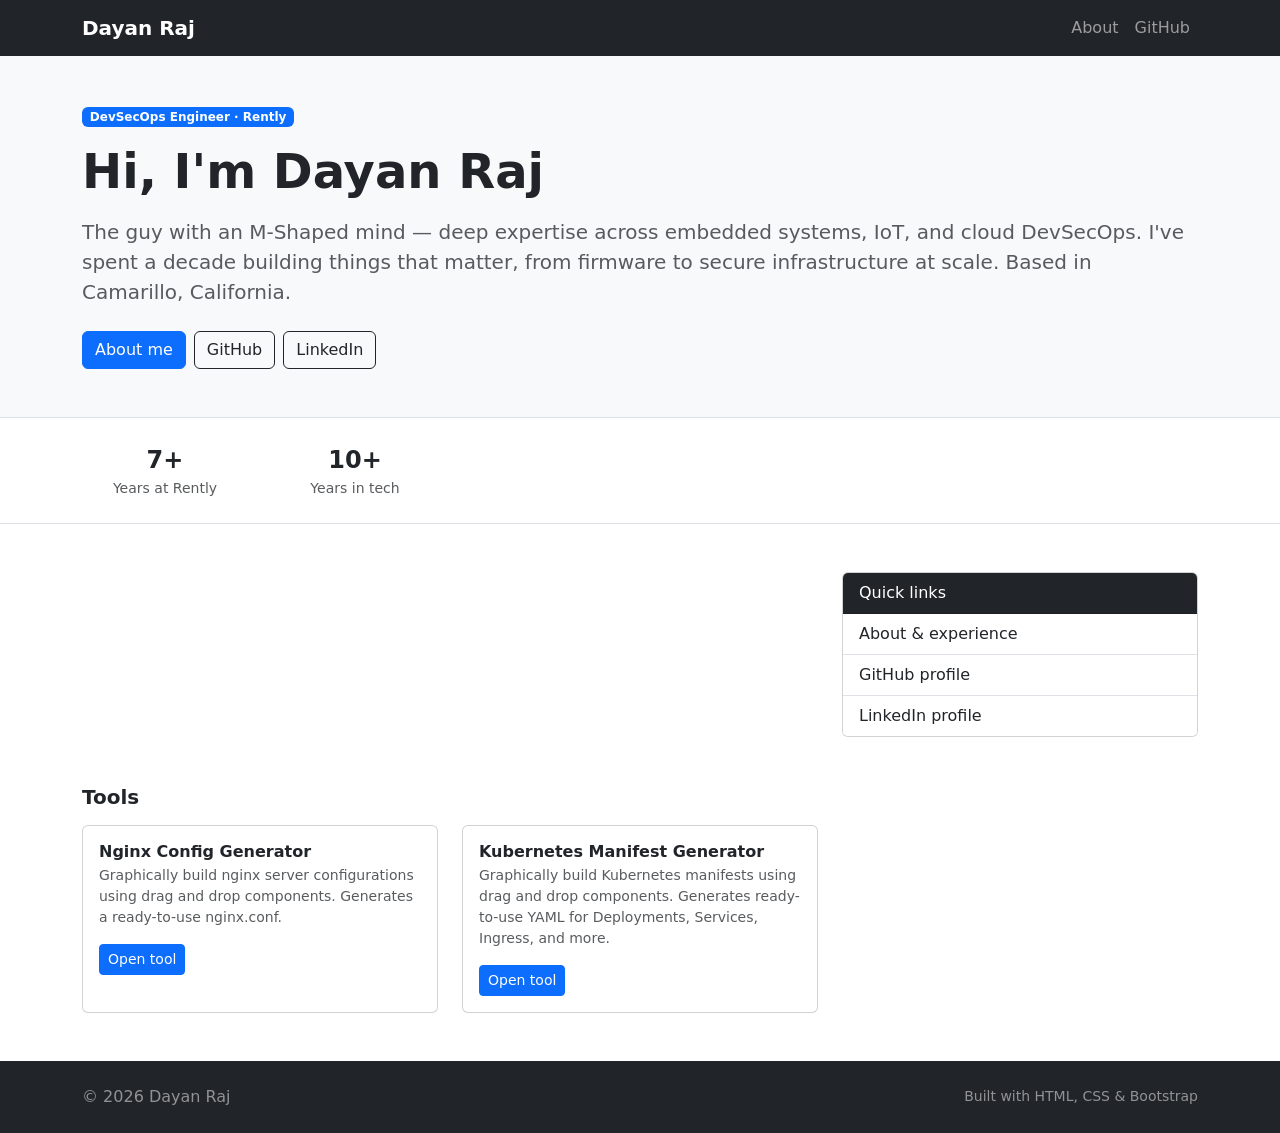
==== index.html @ 2a864b45 "Add Kubernetes manifest generator tool with all resource types Adds /tools/k8s-manifest/ — a drag-an" ====
<!DOCTYPE html>
<html lang="en">
<head>
  <meta charset="UTF-8">
  <meta name="viewport" content="width=device-width, initial-scale=1.0">
  <title>Dayan Raj — DevSecOps Engineer</title>
  <meta name="description" content="Dayan Raj is a DevSecOps Engineer at Rently with roots in embedded systems and IoT. The guy with an M-Shaped mind.">
  <link rel="canonical" href="https://dayanraj.com/">

  <meta property="og:title" content="Dayan Raj">
  <meta property="og:description" content="DevSecOps Engineer · The guy with an M-Shaped mind.">
  <meta property="og:url" content="https://dayanraj.com/">
  <meta property="og:type" content="website">
  <meta property="og:image" content="https://dayanraj.com/assets/img/og-default.png">
  <meta name="twitter:card" content="summary_large_image">

  <link rel="icon" href="/assets/img/favicon.svg" type="image/svg+xml">

  <link rel="stylesheet" href="https://cdn.jsdelivr.net/npm/bootstrap@5.3.3/dist/css/bootstrap.min.css">
  <link rel="stylesheet" href="/assets/css/main.css">

  <script type="application/ld+json">
  {
    "@context": "https://schema.org",
    "@type": "Person",
    "name": "Dayan Raj",
    "jobTitle": "DevSecOps Engineer",
    "url": "https://dayanraj.com",
    "sameAs": [
      "https://github.com/koavan",
      "https://www.linkedin.com/in/dayan-raj/"
    ]
  }
  </script>
</head>
<body>

  <!-- Navbar -->
  <nav class="navbar navbar-expand-lg bg-dark navbar-dark">
    <div class="container">
      <a class="navbar-brand fw-semibold" href="/">Dayan Raj</a>
      <button class="navbar-toggler" type="button" data-bs-toggle="collapse" data-bs-target="#mainNav">
        <span class="navbar-toggler-icon"></span>
      </button>
      <div class="collapse navbar-collapse" id="mainNav">
        <ul class="navbar-nav ms-auto">
          <li class="nav-item"><a class="nav-link" href="/about.html">About</a></li>
          <li class="nav-item">
            <a class="nav-link" href="https://github.com/koavan" target="_blank" rel="noopener">GitHub</a>
          </li>
        </ul>
      </div>
    </div>
  </nav>

  <!-- Hero -->
  <div class="bg-light border-bottom py-5">
    <div class="container">
      <div class="row align-items-center g-4">
        <div class="col-12">
          <span class="badge bg-primary mb-3">DevSecOps Engineer · Rently</span>
          <h1 class="display-5 fw-bold mb-3">Hi, I'm Dayan Raj</h1>
          <p class="lead text-muted mb-4">
            The guy with an M-Shaped mind — deep expertise across embedded systems, IoT, and cloud DevSecOps.
            I've spent a decade building things that matter, from firmware to secure infrastructure at scale.
            Based in Camarillo, California.
          </p>
          <div class="d-flex flex-wrap gap-2">
            <a href="/about.html" class="btn btn-primary">About me</a>
            <a href="https://github.com/koavan" class="btn btn-outline-dark" target="_blank" rel="noopener">GitHub</a>
            <a href="https://www.linkedin.com/in/dayan-raj/" class="btn btn-outline-dark" target="_blank" rel="noopener">LinkedIn</a>
          </div>
        </div>
      </div>
    </div>
  </div>

  <!-- Stats row -->
  <div class="border-bottom">
    <div class="container">
      <div class="row text-center py-3">
        <div class="col-4 col-md-2 py-2">
          <div class="fw-bold fs-4">7+</div>
          <div class="text-muted small">Years at Rently</div>
        </div>
        <div class="col-4 col-md-2 py-2">
          <div class="fw-bold fs-4">10+</div>
          <div class="text-muted small">Years in tech</div>
        </div>
      </div>
    </div>
  </div>

  <!-- Quick links -->
  <div class="container py-5">
    <div class="row justify-content-end">
      <div class="col-lg-4">
        <div class="card">
          <div class="card-header bg-dark text-white">Quick links</div>
          <div class="list-group list-group-flush">
            <a href="/about.html" class="list-group-item list-group-item-action">About &amp; experience</a>
            <a href="https://github.com/koavan" class="list-group-item list-group-item-action" target="_blank" rel="noopener">GitHub profile</a>
            <a href="https://www.linkedin.com/in/dayan-raj/" class="list-group-item list-group-item-action" target="_blank" rel="noopener">LinkedIn profile</a>
          </div>
        </div>
      </div>
    </div>
  </div>

  <!-- Tools section -->
  <div class="container pb-5">
    <div class="row">
      <div class="col-12">
        <h5 class="fw-semibold mb-3">Tools</h5>
      </div>
      <div class="col-md-4">
        <div class="card h-100">
          <div class="card-body">
            <h6 class="card-title fw-semibold mb-1">Nginx Config Generator</h6>
            <p class="card-text text-muted small mb-3">Graphically build nginx server configurations using drag and drop components. Generates a ready-to-use nginx.conf.</p>
            <a href="/tools/nginx-config/" class="btn btn-sm btn-primary">Open tool</a>
          </div>
        </div>
      </div>
      <div class="col-md-4">
        <div class="card h-100">
          <div class="card-body">
            <h6 class="card-title fw-semibold mb-1">Kubernetes Manifest Generator</h6>
            <p class="card-text text-muted small mb-3">Graphically build Kubernetes manifests using drag and drop components. Generates ready-to-use YAML for Deployments, Services, Ingress, and more.</p>
            <a href="/tools/k8s-manifest/" class="btn btn-sm btn-primary">Open tool</a>
          </div>
        </div>
      </div>
    </div>
  </div>

  <!-- Footer -->
  <footer class="bg-dark text-white-50 py-4 mt-auto">
    <div class="container d-flex flex-wrap justify-content-between align-items-center">
      <p class="mb-0">&copy; <span id="year"></span> Dayan Raj</p>
      <p class="mb-0 small">Built with HTML, CSS &amp; Bootstrap</p>
    </div>
  </footer>

  <script src="https://cdn.jsdelivr.net/npm/bootstrap@5.3.3/dist/js/bootstrap.bundle.min.js"></script>
<script>document.getElementById('year').textContent = new Date().getFullYear();</script>
</body>
</html>
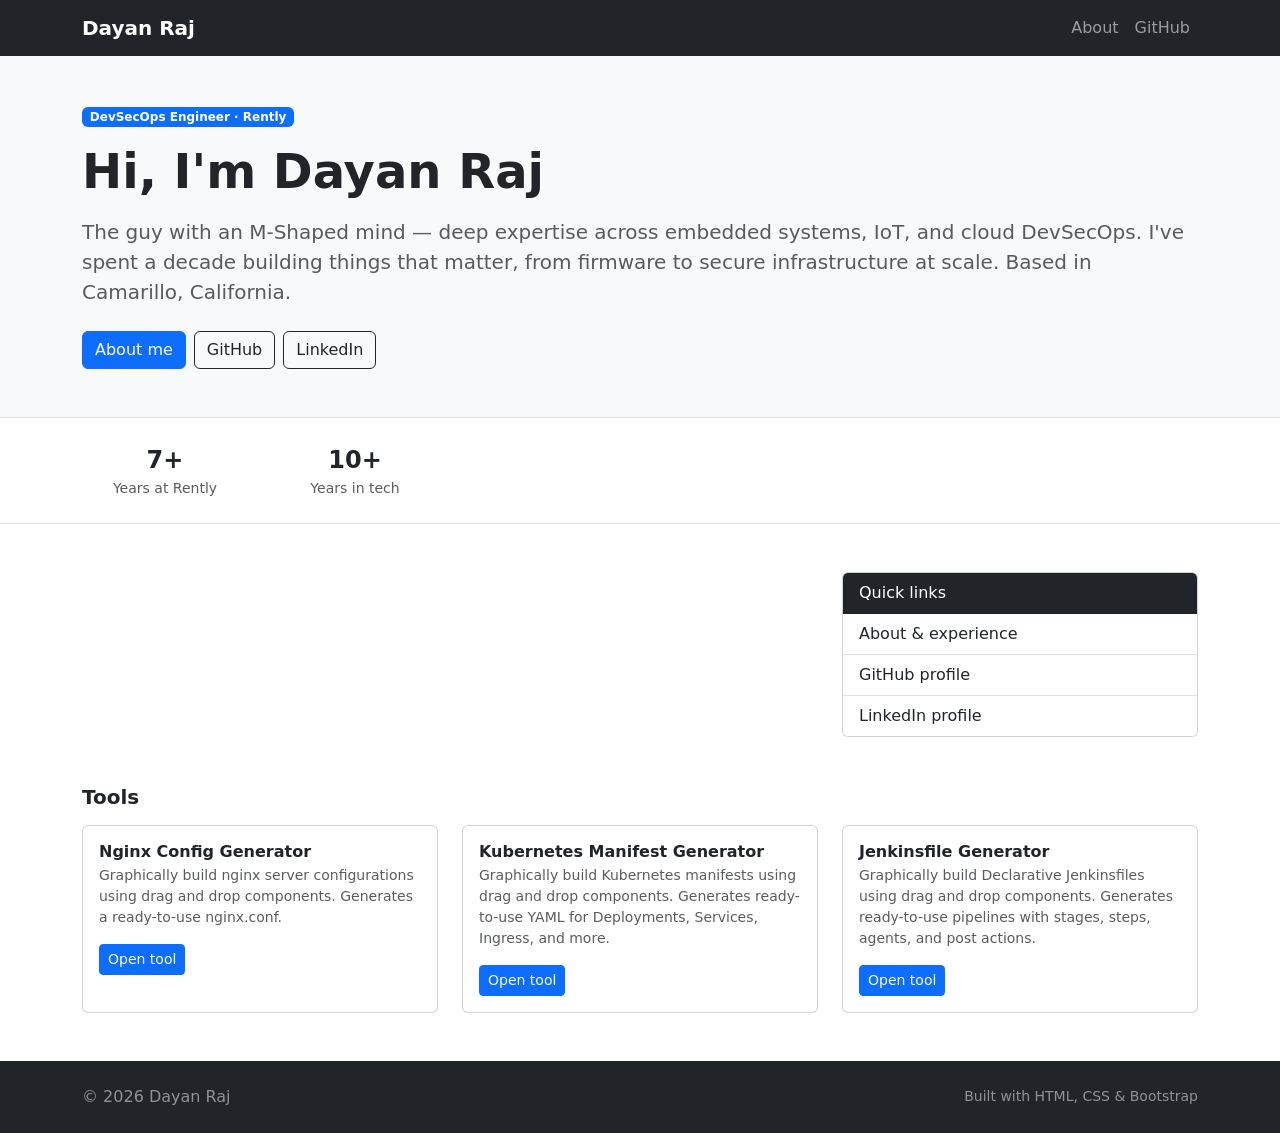
==== commit e09cad9b: "Add Jenkinsfile generator tool with drag-and-drop components Adds a new tool at /tools/jenkinsfile/ " ====
--- a/index.html
+++ b/index.html
@@ -131,6 +131,15 @@
           </div>
         </div>
       </div>
+      <div class="col-md-4">
+        <div class="card h-100">
+          <div class="card-body">
+            <h6 class="card-title fw-semibold mb-1">Jenkinsfile Generator</h6>
+            <p class="card-text text-muted small mb-3">Graphically build Declarative Jenkinsfiles using drag and drop components. Generates ready-to-use pipelines with stages, steps, agents, and post actions.</p>
+            <a href="/tools/jenkinsfile/" class="btn btn-sm btn-primary">Open tool</a>
+          </div>
+        </div>
+      </div>
     </div>
   </div>
 
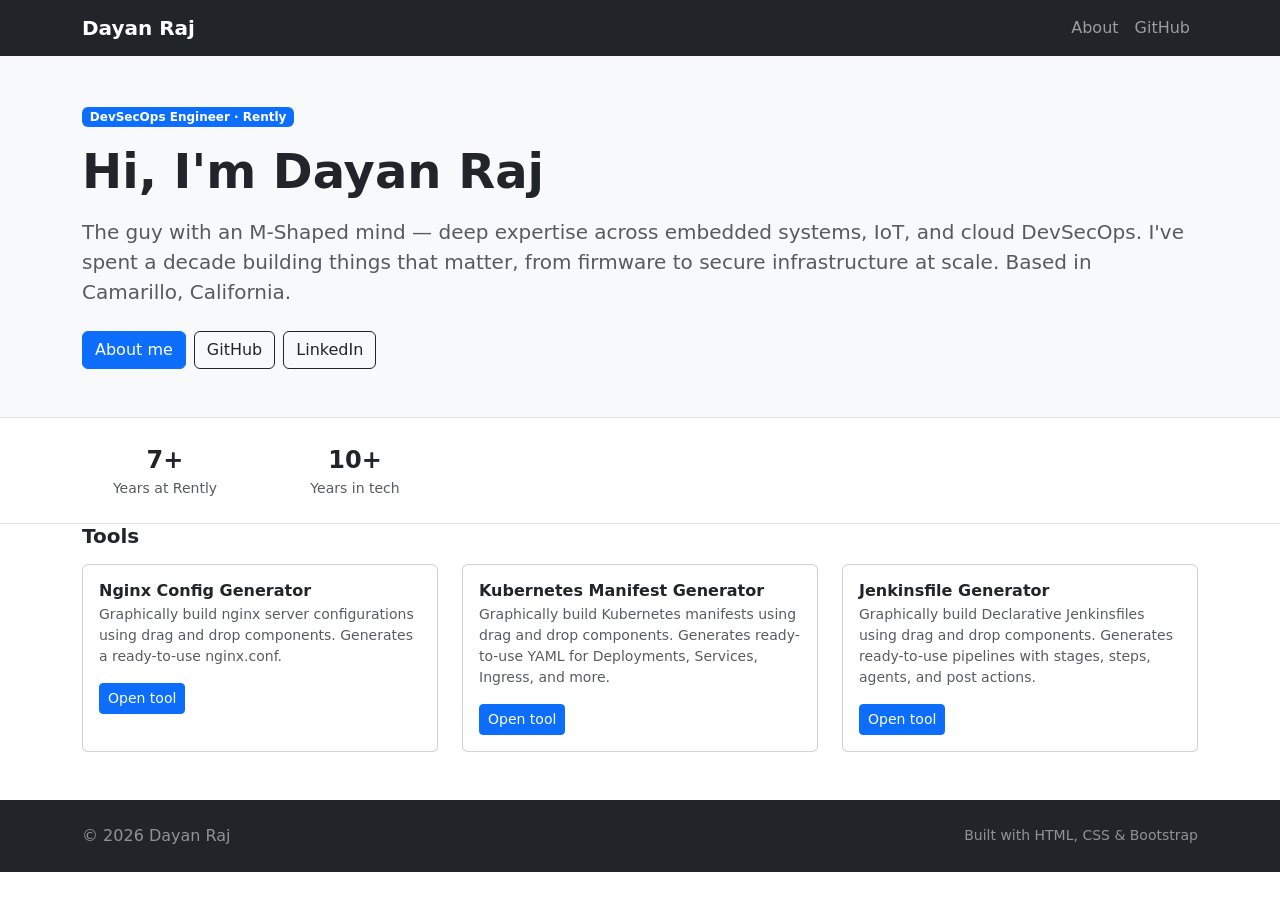
==== commit 5a5255f5: "Remove Quick links section from homepage Co-Authored-By: Claude Sonnet 4.6 <noreply@anthropic.com>" ====
--- a/index.html
+++ b/index.html
@@ -91,22 +91,6 @@
     </div>
   </div>
 
-  <!-- Quick links -->
-  <div class="container py-5">
-    <div class="row justify-content-end">
-      <div class="col-lg-4">
-        <div class="card">
-          <div class="card-header bg-dark text-white">Quick links</div>
-          <div class="list-group list-group-flush">
-            <a href="/about.html" class="list-group-item list-group-item-action">About &amp; experience</a>
-            <a href="https://github.com/koavan" class="list-group-item list-group-item-action" target="_blank" rel="noopener">GitHub profile</a>
-            <a href="https://www.linkedin.com/in/dayan-raj/" class="list-group-item list-group-item-action" target="_blank" rel="noopener">LinkedIn profile</a>
-          </div>
-        </div>
-      </div>
-    </div>
-  </div>
-
   <!-- Tools section -->
   <div class="container pb-5">
     <div class="row">
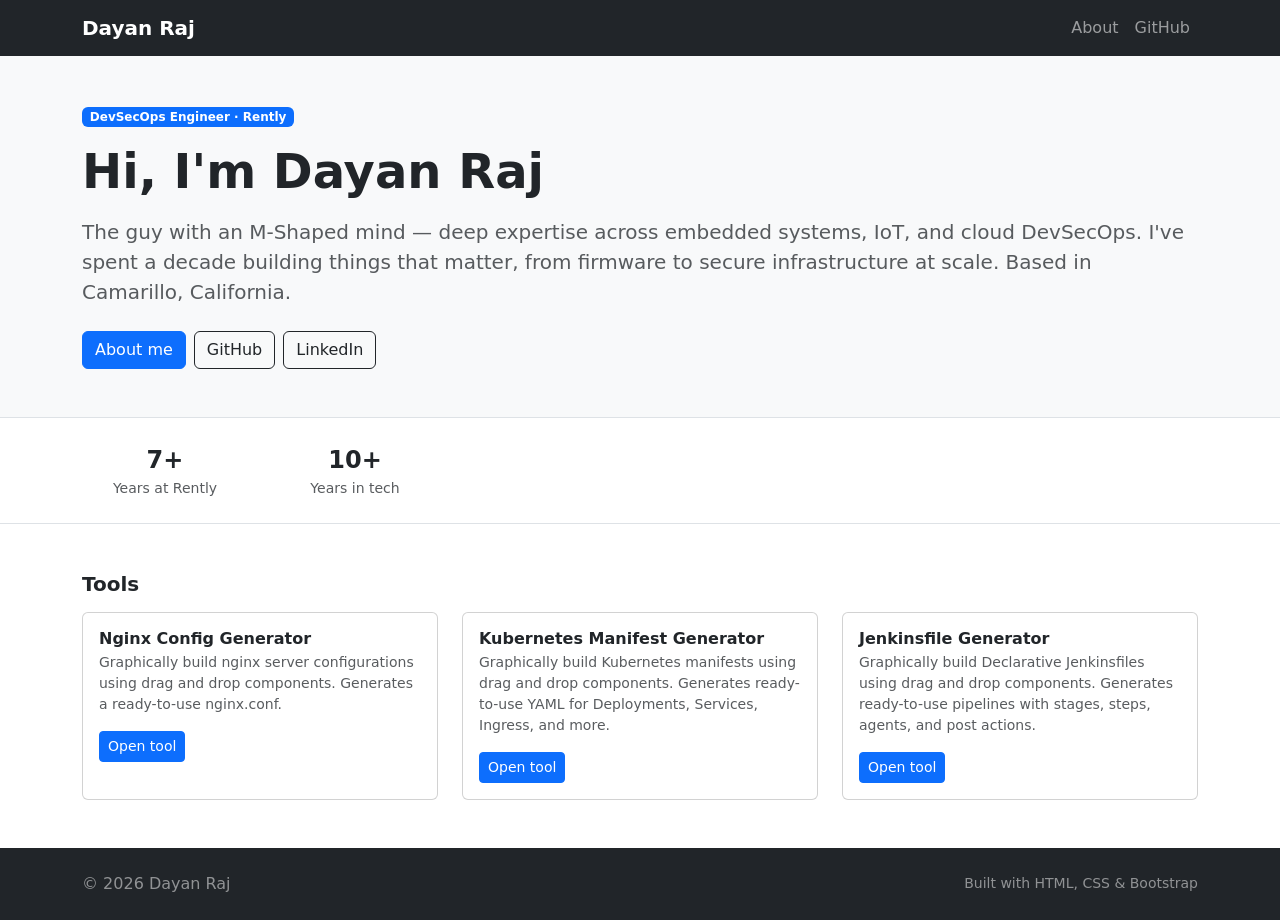
==== commit c71f001b: "Add top padding to Tools section on homepage Co-Authored-By: Claude Sonnet 4.6 <noreply@anthropic.co" ====
--- a/index.html
+++ b/index.html
@@ -92,7 +92,7 @@
   </div>
 
   <!-- Tools section -->
-  <div class="container pb-5">
+  <div class="container py-5">
     <div class="row">
       <div class="col-12">
         <h5 class="fw-semibold mb-3">Tools</h5>
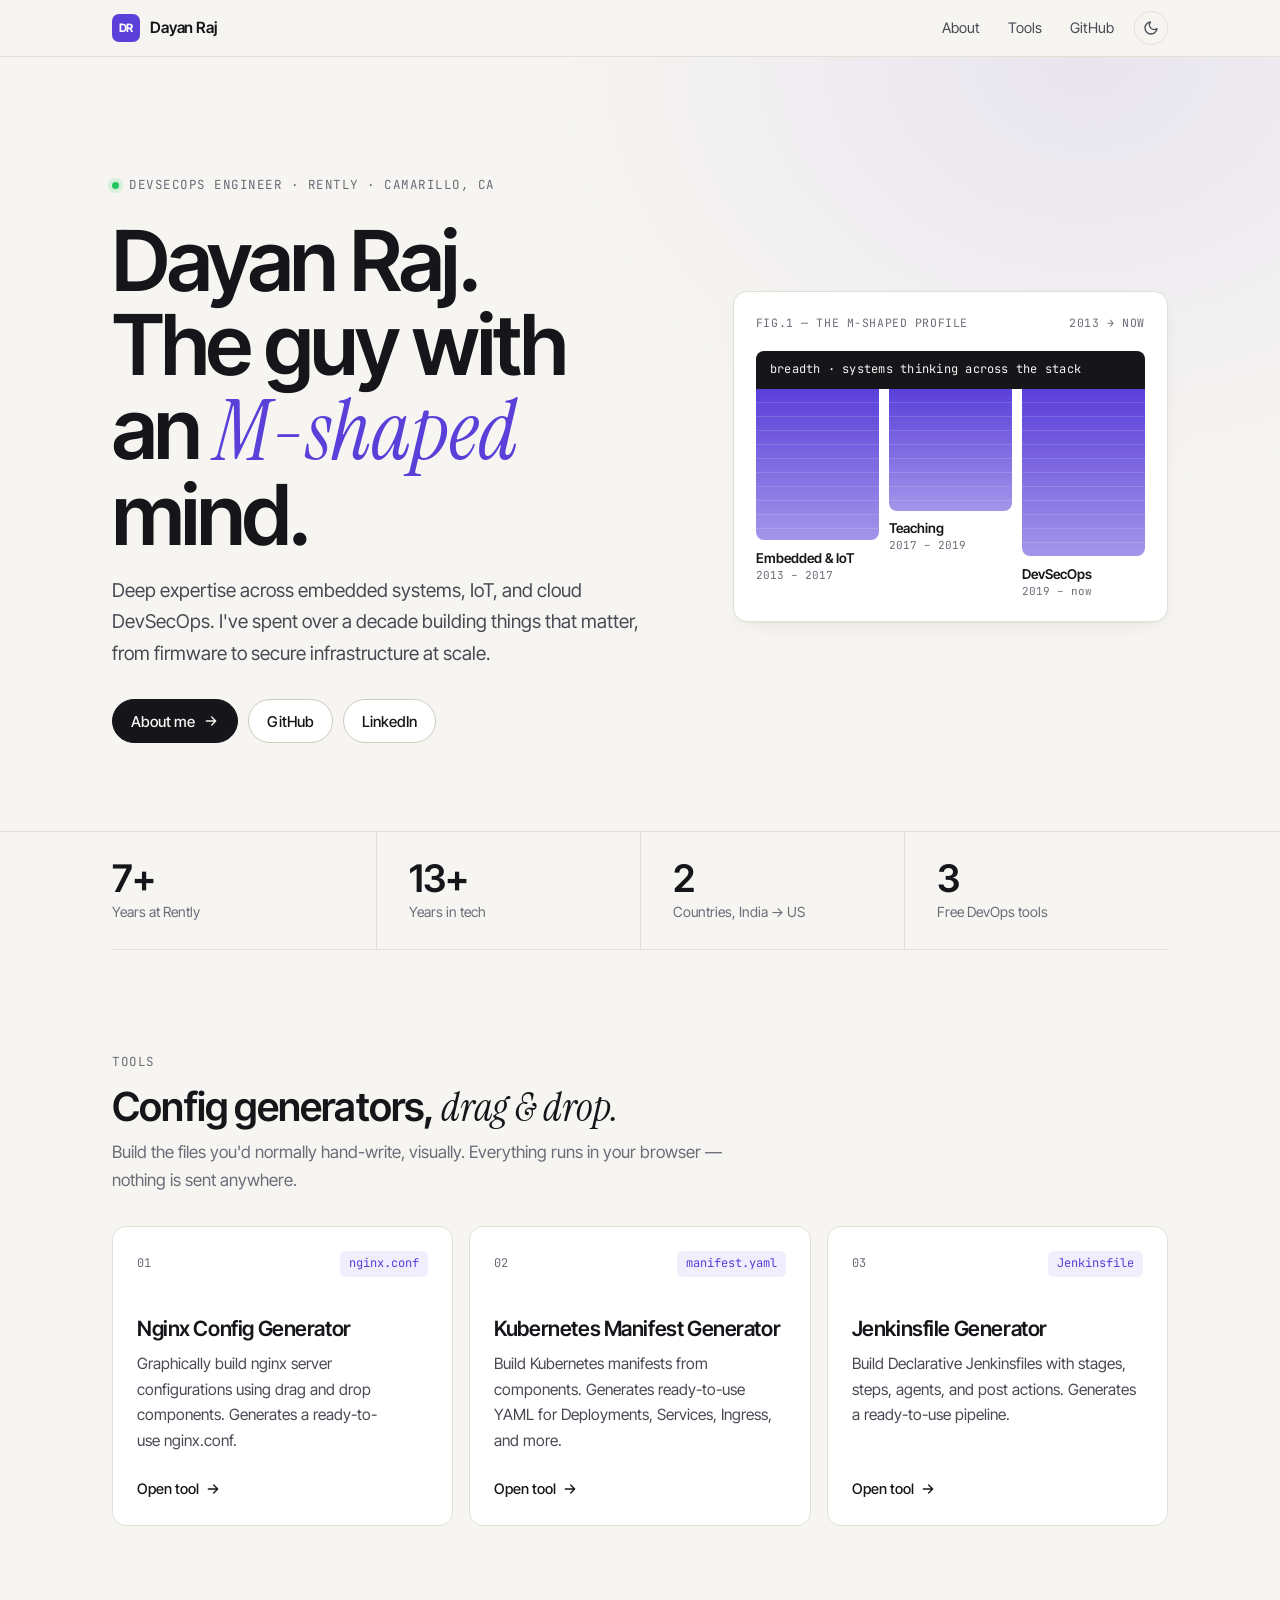
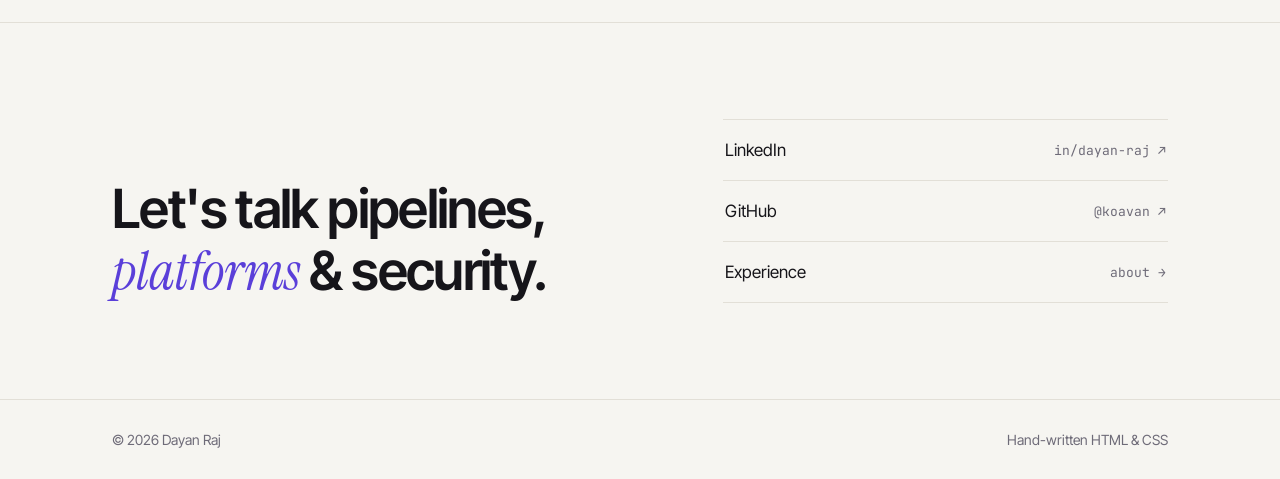
==== commit 13de25bd: "Redesign site with custom CSS and light/dark themes Replace Bootstrap on the home, about and 404 pag" ====
--- a/index.html
+++ b/index.html
@@ -5,18 +5,22 @@
   <meta name="viewport" content="width=device-width, initial-scale=1.0">
   <title>Dayan Raj — DevSecOps Engineer</title>
   <meta name="description" content="Dayan Raj is a DevSecOps Engineer at Rently with roots in embedded systems and IoT. The guy with an M-Shaped mind.">
-  <link rel="canonical" href="https://dayanraj.com/">
+  <link rel="canonical" href="https://www.dayanraj.com/">
 
   <meta property="og:title" content="Dayan Raj">
   <meta property="og:description" content="DevSecOps Engineer · The guy with an M-Shaped mind.">
-  <meta property="og:url" content="https://dayanraj.com/">
+  <meta property="og:url" content="https://www.dayanraj.com/">
   <meta property="og:type" content="website">
-  <meta property="og:image" content="https://dayanraj.com/assets/img/og-default.png">
+  <meta property="og:image" content="https://www.dayanraj.com/assets/img/og-default.png">
   <meta name="twitter:card" content="summary_large_image">
+  <meta name="theme-color" content="#f6f5f1" media="(prefers-color-scheme: light)">
+  <meta name="theme-color" content="#0d0d11" media="(prefers-color-scheme: dark)">
 
   <link rel="icon" href="/assets/img/favicon.svg" type="image/svg+xml">
-
-  <link rel="stylesheet" href="https://cdn.jsdelivr.net/npm/bootstrap@5.3.3/dist/css/bootstrap.min.css">
+  <script src="/assets/js/theme.js"></script>
+  <link rel="preconnect" href="https://fonts.googleapis.com">
+  <link rel="preconnect" href="https://fonts.gstatic.com" crossorigin>
+  <link rel="stylesheet" href="https://fonts.googleapis.com/css2?family=Inter+Tight:wght@400;500;600;700&family=Instrument+Serif:ital@1&family=JetBrains+Mono:wght@400;500&display=swap">
   <link rel="stylesheet" href="/assets/css/main.css">
 
   <script type="application/ld+json">
@@ -25,7 +29,7 @@
     "@type": "Person",
     "name": "Dayan Raj",
     "jobTitle": "DevSecOps Engineer",
-    "url": "https://dayanraj.com",
+    "url": "https://www.dayanraj.com",
     "sameAs": [
       "https://github.com/koavan",
       "https://www.linkedin.com/in/dayan-raj/"
@@ -33,109 +37,148 @@
   }
   </script>
 </head>
-<body>
+<body class="site">
 
-  <!-- Navbar -->
-  <nav class="navbar navbar-expand-lg bg-dark navbar-dark">
-    <div class="container">
-      <a class="navbar-brand fw-semibold" href="/">Dayan Raj</a>
-      <button class="navbar-toggler" type="button" data-bs-toggle="collapse" data-bs-target="#mainNav">
-        <span class="navbar-toggler-icon"></span>
-      </button>
-      <div class="collapse navbar-collapse" id="mainNav">
-        <ul class="navbar-nav ms-auto">
-          <li class="nav-item"><a class="nav-link" href="/about.html">About</a></li>
-          <li class="nav-item">
-            <a class="nav-link" href="https://github.com/koavan" target="_blank" rel="noopener">GitHub</a>
-          </li>
-        </ul>
+  <header class="site-header">
+    <div class="wrap header-inner">
+      <a class="brand" href="/"><span class="brand-mark">DR</span><span class="brand-name">Dayan Raj</span></a>
+      <nav class="site-nav" aria-label="Main">
+        <a href="/about.html">About</a>
+        <a href="/#tools">Tools</a>
+        <a href="https://github.com/koavan" target="_blank" rel="noopener">GitHub</a>
+        <button id="theme-toggle" class="theme-toggle" type="button" aria-label="Toggle dark mode">
+          <svg class="icon-moon" viewBox="0 0 24 24" fill="none" stroke="currentColor" stroke-width="2" stroke-linecap="round" stroke-linejoin="round" aria-hidden="true"><path d="M21 12.8A9 9 0 1 1 11.2 3a7 7 0 0 0 9.8 9.8z"/></svg>
+          <svg class="icon-sun" viewBox="0 0 24 24" fill="none" stroke="currentColor" stroke-width="2" stroke-linecap="round" stroke-linejoin="round" aria-hidden="true"><circle cx="12" cy="12" r="4"/><path d="M12 2v2M12 20v2M4.9 4.9l1.4 1.4M17.7 17.7l1.4 1.4M2 12h2M20 12h2M4.9 19.1l1.4-1.4M17.7 6.3l1.4-1.4"/></svg>
+        </button>
+      </nav>
+    </div>
+  </header>
+
+  <main>
+    <!-- Hero -->
+    <section class="hero">
+      <div class="wrap hero-grid">
+        <div>
+          <span class="eyebrow"><span class="dot" aria-hidden="true"></span>DevSecOps Engineer · Rently · Camarillo, CA</span>
+          <h1>Dayan Raj.<br>The guy with an <span class="serif">M-shaped</span> mind.</h1>
+          <p class="lede">
+            Deep expertise across embedded systems, IoT, and cloud DevSecOps. I've spent over a decade
+            building things that matter, from firmware to secure infrastructure at scale.
+          </p>
+          <div class="btn-row">
+            <a href="/about.html" class="button button--primary">
+              About me
+              <svg viewBox="0 0 24 24" fill="none" stroke="currentColor" stroke-width="2" stroke-linecap="round" stroke-linejoin="round" aria-hidden="true"><path d="M5 12h14M13 6l6 6-6 6"/></svg>
+            </a>
+            <a href="https://github.com/koavan" class="button" target="_blank" rel="noopener">GitHub</a>
+            <a href="https://www.linkedin.com/in/dayan-raj/" class="button" target="_blank" rel="noopener">LinkedIn</a>
+          </div>
+        </div>
+
+        <figure class="m-figure" aria-label="Diagram: broad systems knowledge on top, with three deep specialisms below">
+          <figcaption><span>fig.1 — the M-shaped profile</span><span>2013 → now</span></figcaption>
+          <div class="m-breadth">breadth · systems thinking across the stack</div>
+          <div class="m-pillars">
+            <div class="m-pillar">
+              <div class="m-bar" style="--depth:72%; --delay:.1s"></div>
+              <div class="m-label">Embedded &amp; IoT<small>2013 – 2017</small></div>
+            </div>
+            <div class="m-pillar">
+              <div class="m-bar" style="--depth:58%; --delay:.25s"></div>
+              <div class="m-label">Teaching<small>2017 – 2019</small></div>
+            </div>
+            <div class="m-pillar">
+              <div class="m-bar" style="--depth:84%; --delay:.4s"></div>
+              <div class="m-label">DevSecOps<small>2019 – now</small></div>
+            </div>
+          </div>
+        </figure>
       </div>
-    </div>
-  </nav>
+    </section>
 
-  <!-- Hero -->
-  <div class="bg-light border-bottom py-5">
-    <div class="container">
-      <div class="row align-items-center g-4">
-        <div class="col-12">
-          <span class="badge bg-primary mb-3">DevSecOps Engineer · Rently</span>
-          <h1 class="display-5 fw-bold mb-3">Hi, I'm Dayan Raj</h1>
-          <p class="lead text-muted mb-4">
-            The guy with an M-Shaped mind — deep expertise across embedded systems, IoT, and cloud DevSecOps.
-            I've spent a decade building things that matter, from firmware to secure infrastructure at scale.
-            Based in Camarillo, California.
-          </p>
-          <div class="d-flex flex-wrap gap-2">
-            <a href="/about.html" class="btn btn-primary">About me</a>
-            <a href="https://github.com/koavan" class="btn btn-outline-dark" target="_blank" rel="noopener">GitHub</a>
-            <a href="https://www.linkedin.com/in/dayan-raj/" class="btn btn-outline-dark" target="_blank" rel="noopener">LinkedIn</a>
-          </div>
+    <!-- Stats -->
+    <div class="wrap">
+      <div class="stats">
+        <div class="stat">
+          <div class="stat-value"><span data-years-since="2019-08">7</span>+</div>
+          <div class="stat-label">Years at Rently</div>
+        </div>
+        <div class="stat">
+          <div class="stat-value"><span data-years-since="2013-06">13</span>+</div>
+          <div class="stat-label">Years in tech</div>
+        </div>
+        <div class="stat">
+          <div class="stat-value">2</div>
+          <div class="stat-label">Countries, India → US</div>
+        </div>
+        <div class="stat">
+          <div class="stat-value">3</div>
+          <div class="stat-label">Free DevOps tools</div>
         </div>
       </div>
     </div>
-  </div>
 
-  <!-- Stats row -->
-  <div class="border-bottom">
-    <div class="container">
-      <div class="row text-center py-3">
-        <div class="col-4 col-md-2 py-2">
-          <div class="fw-bold fs-4">7+</div>
-          <div class="text-muted small">Years at Rently</div>
+    <!-- Tools -->
+    <section class="section" id="tools">
+      <div class="wrap">
+        <div class="section-head">
+          <div>
+            <span class="eyebrow">Tools</span>
+            <h2 style="margin-top:10px">Config generators, <span class="serif">drag &amp; drop.</span></h2>
+            <p>Build the files you'd normally hand-write, visually. Everything runs in your browser — nothing is sent anywhere.</p>
+          </div>
         </div>
-        <div class="col-4 col-md-2 py-2">
-          <div class="fw-bold fs-4">10+</div>
-          <div class="text-muted small">Years in tech</div>
+
+        <div class="tool-grid">
+          <a class="tool-card" href="/tools/nginx-config/">
+            <div class="tool-top"><span>01</span><span class="file-chip">nginx.conf</span></div>
+            <h3>Nginx Config Generator</h3>
+            <p>Graphically build nginx server configurations using drag and drop components. Generates a ready-to-use nginx.conf.</p>
+            <span class="tool-go">Open tool <svg viewBox="0 0 24 24" fill="none" stroke="currentColor" stroke-width="2" stroke-linecap="round" stroke-linejoin="round" aria-hidden="true"><path d="M5 12h14M13 6l6 6-6 6"/></svg></span>
+          </a>
+          <a class="tool-card" href="/tools/k8s-manifest/">
+            <div class="tool-top"><span>02</span><span class="file-chip">manifest.yaml</span></div>
+            <h3>Kubernetes Manifest Generator</h3>
+            <p>Build Kubernetes manifests from components. Generates ready-to-use YAML for Deployments, Services, Ingress, and more.</p>
+            <span class="tool-go">Open tool <svg viewBox="0 0 24 24" fill="none" stroke="currentColor" stroke-width="2" stroke-linecap="round" stroke-linejoin="round" aria-hidden="true"><path d="M5 12h14M13 6l6 6-6 6"/></svg></span>
+          </a>
+          <a class="tool-card" href="/tools/jenkinsfile/">
+            <div class="tool-top"><span>03</span><span class="file-chip">Jenkinsfile</span></div>
+            <h3>Jenkinsfile Generator</h3>
+            <p>Build Declarative Jenkinsfiles with stages, steps, agents, and post actions. Generates a ready-to-use pipeline.</p>
+            <span class="tool-go">Open tool <svg viewBox="0 0 24 24" fill="none" stroke="currentColor" stroke-width="2" stroke-linecap="round" stroke-linejoin="round" aria-hidden="true"><path d="M5 12h14M13 6l6 6-6 6"/></svg></span>
+          </a>
         </div>
       </div>
-    </div>
-  </div>
+    </section>
 
-  <!-- Tools section -->
-  <div class="container py-5">
-    <div class="row">
-      <div class="col-12">
-        <h5 class="fw-semibold mb-3">Tools</h5>
+    <!-- Contact -->
+    <section class="section">
+      <div class="wrap contact">
+        <h2>Let's talk pipelines, <span class="serif">platforms</span> &amp; security.</h2>
+        <ul class="link-list">
+          <li><a href="https://www.linkedin.com/in/dayan-raj/" target="_blank" rel="noopener">LinkedIn <span class="mono">in/dayan-raj ↗</span></a></li>
+          <li><a href="https://github.com/koavan" target="_blank" rel="noopener">GitHub <span class="mono">@koavan ↗</span></a></li>
+          <li><a href="/about.html">Experience <span class="mono">about →</span></a></li>
+        </ul>
       </div>
-      <div class="col-md-4">
-        <div class="card h-100">
-          <div class="card-body">
-            <h6 class="card-title fw-semibold mb-1">Nginx Config Generator</h6>
-            <p class="card-text text-muted small mb-3">Graphically build nginx server configurations using drag and drop components. Generates a ready-to-use nginx.conf.</p>
-            <a href="/tools/nginx-config/" class="btn btn-sm btn-primary">Open tool</a>
-          </div>
-        </div>
-      </div>
-      <div class="col-md-4">
-        <div class="card h-100">
-          <div class="card-body">
-            <h6 class="card-title fw-semibold mb-1">Kubernetes Manifest Generator</h6>
-            <p class="card-text text-muted small mb-3">Graphically build Kubernetes manifests using drag and drop components. Generates ready-to-use YAML for Deployments, Services, Ingress, and more.</p>
-            <a href="/tools/k8s-manifest/" class="btn btn-sm btn-primary">Open tool</a>
-          </div>
-        </div>
-      </div>
-      <div class="col-md-4">
-        <div class="card h-100">
-          <div class="card-body">
-            <h6 class="card-title fw-semibold mb-1">Jenkinsfile Generator</h6>
-            <p class="card-text text-muted small mb-3">Graphically build Declarative Jenkinsfiles using drag and drop components. Generates ready-to-use pipelines with stages, steps, agents, and post actions.</p>
-            <a href="/tools/jenkinsfile/" class="btn btn-sm btn-primary">Open tool</a>
-          </div>
-        </div>
-      </div>
-    </div>
-  </div>
+    </section>
+  </main>
 
-  <!-- Footer -->
-  <footer class="bg-dark text-white-50 py-4 mt-auto">
-    <div class="container d-flex flex-wrap justify-content-between align-items-center">
-      <p class="mb-0">&copy; <span id="year"></span> Dayan Raj</p>
-      <p class="mb-0 small">Built with HTML, CSS &amp; Bootstrap</p>
+  <footer class="site-footer">
+    <div class="wrap">
+      <span>&copy; <span id="year">2026</span> Dayan Raj</span>
+      <span>Hand-written HTML &amp; CSS</span>
     </div>
   </footer>
 
-  <script src="https://cdn.jsdelivr.net/npm/bootstrap@5.3.3/dist/js/bootstrap.bundle.min.js"></script>
-<script>document.getElementById('year').textContent = new Date().getFullYear();</script>
+  <script>
+    document.querySelectorAll('[data-years-since]').forEach(function (el) {
+      var p = el.dataset.yearsSince.split('-').map(Number);
+      var now = new Date();
+      var months = (now.getFullYear() - p[0]) * 12 + (now.getMonth() + 1 - p[1]);
+      el.textContent = Math.floor(months / 12);
+    });
+  </script>
 </body>
 </html>
--- a/assets/css/main.css
+++ b/assets/css/main.css
@@ -0,0 +1,622 @@
+/* ==========================================================================
+   dayanraj.com — site styles
+   Plain CSS, no build step. Content pages use <body class="site">.
+   Tool pages still load Bootstrap for their app UI and only use the
+   header styles from this file (everything below is class-scoped).
+   ========================================================================== */
+
+/* ---------- Tokens ---------- */
+:root {
+  --bg: #f6f5f1;
+  --surface: #ffffff;
+  --surface-2: #efede7;
+  --text: #16151a;
+  --text-2: #4a4853;
+  --muted: #6e6b78;
+  --border: #e2dfd7;
+  --border-strong: #cfcbc1;
+  --accent: #5a3fd9;
+  --accent-ink: #ffffff;
+  --accent-soft: rgba(90, 63, 217, 0.09);
+  --ring: rgba(90, 63, 217, 0.35);
+  --header-bg: rgba(246, 245, 241, 0.82);
+  --shadow: 0 1px 2px rgba(20, 18, 30, 0.04), 0 8px 24px -12px rgba(20, 18, 30, 0.12);
+
+  --font-sans: "Inter Tight", "Inter", system-ui, -apple-system, "Segoe UI", sans-serif;
+  --font-serif: "Instrument Serif", Georgia, "Times New Roman", serif;
+  --font-mono: "JetBrains Mono", ui-monospace, SFMono-Regular, Menlo, monospace;
+
+  --wrap: 1120px;
+  --gutter: clamp(16px, 4vw, 32px);
+  --radius: 14px;
+  --radius-sm: 8px;
+  color-scheme: light;
+}
+
+[data-theme="dark"] {
+  --bg: #0d0d11;
+  --surface: #15151b;
+  --surface-2: #1c1c24;
+  --text: #ecebf1;
+  --text-2: #bdbbc8;
+  --muted: #8f8c9c;
+  --border: #25242e;
+  --border-strong: #35343f;
+  --accent: #a28fff;
+  --accent-ink: #0d0d11;
+  --accent-soft: rgba(162, 143, 255, 0.11);
+  --ring: rgba(162, 143, 255, 0.4);
+  --header-bg: rgba(13, 13, 17, 0.78);
+  --shadow: 0 1px 2px rgba(0, 0, 0, 0.3), 0 12px 32px -16px rgba(0, 0, 0, 0.6);
+  color-scheme: dark;
+}
+
+/* No-JS fallback: follow the OS */
+@media (prefers-color-scheme: dark) {
+  :root:not([data-theme]) {
+    --bg: #0d0d11; --surface: #15151b; --surface-2: #1c1c24;
+    --text: #ecebf1; --text-2: #bdbbc8; --muted: #8f8c9c;
+    --border: #25242e; --border-strong: #35343f;
+    --accent: #a28fff; --accent-ink: #0d0d11;
+    --accent-soft: rgba(162, 143, 255, 0.11); --ring: rgba(162, 143, 255, 0.4);
+    --header-bg: rgba(13, 13, 17, 0.78);
+    color-scheme: dark;
+  }
+}
+
+/* ---------- Base (content pages only) ---------- */
+body.site {
+  margin: 0;
+  min-height: 100vh;
+  display: flex;
+  flex-direction: column;
+  background: var(--bg);
+  color: var(--text);
+  font-family: var(--font-sans);
+  font-size: 17px;
+  line-height: 1.65;
+  -webkit-font-smoothing: antialiased;
+  text-rendering: optimizeLegibility;
+}
+.site *, .site *::before, .site *::after { box-sizing: border-box; }
+.site main { flex: 1; }
+:where(.site) :is(h1, h2, h3, h4) {
+  margin: 0;
+  line-height: 1.15;
+  letter-spacing: -0.02em;
+  font-weight: 600;
+  text-wrap: balance;
+}
+:where(.site) p { margin: 0 0 1em; text-wrap: pretty; }
+:where(.site) a { color: inherit; }
+.site ::selection { background: var(--accent); color: var(--accent-ink); }
+.site :focus-visible { outline: 2px solid var(--accent); outline-offset: 3px; border-radius: 4px; }
+
+.wrap {
+  width: 100%;
+  max-width: var(--wrap);
+  margin: 0 auto;
+  padding: 0 var(--gutter);
+}
+.wrap--fluid { max-width: none; padding: 0 16px; }
+
+.mono { font-family: var(--font-mono); }
+.serif { font-family: var(--font-serif); font-weight: 400; font-style: italic; letter-spacing: 0; }
+
+.eyebrow {
+  display: inline-flex;
+  align-items: center;
+  gap: 10px;
+  font-family: var(--font-mono);
+  font-size: 12.5px;
+  letter-spacing: 0.04em;
+  text-transform: uppercase;
+  color: var(--muted);
+}
+.eyebrow .dot {
+  width: 7px; height: 7px; border-radius: 50%;
+  background: #22c55e;
+  box-shadow: 0 0 0 4px rgba(34, 197, 94, 0.15);
+}
+
+/* ---------- Header (used on every page, incl. tools) ---------- */
+.site-header {
+  position: sticky;
+  top: 0;
+  z-index: 50;
+  height: 57px; /* tool pages size their layout against this */
+  background: var(--header-bg);
+  -webkit-backdrop-filter: saturate(160%) blur(12px);
+  backdrop-filter: saturate(160%) blur(12px);
+  border-bottom: 1px solid var(--border);
+  font-family: var(--font-sans);
+  color: var(--text);
+}
+.site-header .header-inner {
+  height: 100%;
+  display: flex;
+  align-items: center;
+  justify-content: space-between;
+  gap: 16px;
+}
+.site-header a { text-decoration: none; color: inherit; }
+.brand {
+  display: inline-flex;
+  align-items: center;
+  gap: 10px;
+  font-weight: 600;
+  font-size: 15.5px;
+  letter-spacing: -0.01em;
+  white-space: nowrap;
+}
+.brand-mark {
+  display: inline-grid;
+  place-items: center;
+  width: 28px; height: 28px;
+  border-radius: 7px;
+  background: var(--accent);
+  color: var(--accent-ink);
+  font-size: 11.5px;
+  font-weight: 700;
+  letter-spacing: -0.02em;
+}
+.crumbs {
+  flex: 1;
+  min-width: 0;
+  font-family: var(--font-mono);
+  font-size: 12.5px;
+  color: var(--muted);
+  white-space: nowrap;
+  overflow: hidden;
+  text-overflow: ellipsis;
+}
+.crumbs a:hover { color: var(--text); }
+.site-nav {
+  display: flex;
+  align-items: center;
+  gap: 4px;
+}
+.site-nav a {
+  padding: 6px 12px;
+  border-radius: 999px;
+  font-size: 14.5px;
+  color: var(--text-2);
+  transition: color 0.15s, background 0.15s;
+}
+.site-nav a:hover { color: var(--text); background: var(--surface-2); }
+.site-nav a[aria-current="page"] { color: var(--text); background: var(--surface-2); }
+
+.theme-toggle {
+  display: inline-grid;
+  place-items: center;
+  width: 34px; height: 34px;
+  margin-left: 4px;
+  border: 1px solid var(--border);
+  border-radius: 999px;
+  background: transparent;
+  color: var(--text-2);
+  cursor: pointer;
+  transition: color 0.15s, border-color 0.15s;
+}
+.theme-toggle:hover { color: var(--text); border-color: var(--border-strong); }
+.theme-toggle svg { width: 16px; height: 16px; }
+.theme-toggle .icon-sun { display: none; }
+[data-theme="dark"] .theme-toggle .icon-sun { display: block; }
+[data-theme="dark"] .theme-toggle .icon-moon { display: none; }
+
+@media (max-width: 520px) {
+  .brand-name { display: none; }
+  .site-nav a { padding: 6px 9px; font-size: 14px; }
+  .crumbs { display: none; }
+}
+
+/* ---------- Buttons ---------- */
+.btn-row { display: flex; flex-wrap: wrap; gap: 10px; }
+.button {
+  display: inline-flex;
+  align-items: center;
+  gap: 8px;
+  height: 44px;
+  padding: 0 18px;
+  border-radius: 999px;
+  border: 1px solid var(--border-strong);
+  background: var(--surface);
+  color: var(--text);
+  font: 500 15px/1 var(--font-sans);
+  text-decoration: none;
+  transition: transform 0.15s, border-color 0.15s, background 0.15s;
+}
+.button:hover { border-color: var(--text-2); transform: translateY(-1px); }
+.button--primary {
+  background: var(--text);
+  border-color: var(--text);
+  color: var(--bg);
+}
+.button--primary:hover { border-color: var(--text); background: var(--accent); color: var(--accent-ink); border-color: var(--accent); }
+.button svg { width: 16px; height: 16px; }
+
+/* ---------- Hero ---------- */
+.hero {
+  padding: clamp(56px, 9vw, 112px) 0 clamp(48px, 7vw, 88px);
+  border-bottom: 1px solid var(--border);
+  background:
+    radial-gradient(60% 80% at 85% 0%, var(--accent-soft), transparent 70%);
+}
+.hero-grid {
+  display: grid;
+  grid-template-columns: 1.25fr 1fr;
+  gap: clamp(32px, 6vw, 80px);
+  align-items: center;
+}
+.hero h1 {
+  margin: 22px 0 18px;
+  font-size: clamp(44px, 7.2vw, 84px);
+  line-height: 1;
+  letter-spacing: -0.035em;
+}
+.hero h1 .serif { color: var(--accent); white-space: nowrap; }
+.hero .lede {
+  max-width: 34em;
+  font-size: clamp(17px, 1.6vw, 19px);
+  color: var(--text-2);
+  margin-bottom: 30px;
+}
+
+/* M-shaped figure */
+.m-figure {
+  margin: 0;
+  padding: 22px;
+  border: 1px solid var(--border);
+  border-radius: var(--radius);
+  background: var(--surface);
+  box-shadow: var(--shadow);
+}
+.m-figure figcaption {
+  display: flex;
+  justify-content: space-between;
+  font-family: var(--font-mono);
+  font-size: 11.5px;
+  color: var(--muted);
+  text-transform: uppercase;
+  letter-spacing: 0.05em;
+  margin-bottom: 18px;
+}
+.m-breadth {
+  position: relative;
+  height: 38px;
+  border-radius: 8px 8px 0 0;
+  background: var(--text);
+  color: var(--bg);
+  display: flex;
+  align-items: center;
+  padding: 0 14px;
+  font-family: var(--font-mono);
+  font-size: 12px;
+  letter-spacing: 0.02em;
+}
+.m-pillars {
+  display: grid;
+  grid-template-columns: repeat(3, 1fr);
+  gap: 10px;
+  height: 210px;
+  align-items: start;
+}
+.m-pillar {
+  display: flex;
+  flex-direction: column;
+  height: 100%;
+}
+.m-bar {
+  height: var(--depth);
+  border-radius: 0 0 8px 8px;
+  background:
+    repeating-linear-gradient(180deg, transparent 0 13px, rgba(255,255,255,0.14) 13px 14px),
+    linear-gradient(180deg, var(--accent), color-mix(in srgb, var(--accent) 55%, transparent));
+  transform-origin: top;
+  animation: grow 0.9s cubic-bezier(.2,.7,.2,1) both;
+  animation-delay: var(--delay, 0s);
+}
+.m-label {
+  margin-top: 10px;
+  font-size: 13.5px;
+  font-weight: 600;
+  line-height: 1.25;
+}
+.m-label small {
+  display: block;
+  margin-top: 2px;
+  font-family: var(--font-mono);
+  font-size: 11px;
+  font-weight: 400;
+  color: var(--muted);
+}
+@keyframes grow { from { transform: scaleY(0); } to { transform: scaleY(1); } }
+
+/* ---------- Stats strip ---------- */
+.stats {
+  display: grid;
+  grid-template-columns: repeat(4, 1fr);
+  border-bottom: 1px solid var(--border);
+}
+.stat {
+  padding: 26px var(--gutter) 26px 0;
+}
+.stat + .stat { padding-left: var(--gutter); border-left: 1px solid var(--border); }
+.stat-value {
+  font-size: clamp(28px, 3.4vw, 38px);
+  font-weight: 600;
+  letter-spacing: -0.03em;
+  line-height: 1.1;
+}
+.stat-label { font-size: 14px; color: var(--muted); }
+
+/* ---------- Sections ---------- */
+.section { padding: clamp(56px, 8vw, 96px) 0; }
+.section + .section { border-top: 1px solid var(--border); }
+.section-head {
+  display: flex;
+  justify-content: space-between;
+  align-items: end;
+  gap: 24px;
+  margin-bottom: 32px;
+}
+.section-head h2 { font-size: clamp(28px, 3.6vw, 40px); }
+.section-head p { margin: 8px 0 0; color: var(--muted); max-width: 36em; }
+
+/* ---------- Tool cards ---------- */
+.tool-grid {
+  display: grid;
+  grid-template-columns: repeat(3, 1fr);
+  gap: 16px;
+}
+.tool-card {
+  position: relative;
+  display: flex;
+  flex-direction: column;
+  padding: 24px;
+  border: 1px solid var(--border);
+  border-radius: var(--radius);
+  background: var(--surface);
+  text-decoration: none;
+  transition: transform 0.2s, border-color 0.2s, box-shadow 0.2s;
+}
+.tool-card:hover {
+  transform: translateY(-3px);
+  border-color: var(--border-strong);
+  box-shadow: var(--shadow);
+}
+.tool-card .tool-top {
+  display: flex;
+  justify-content: space-between;
+  align-items: center;
+  margin-bottom: 40px;
+  font-family: var(--font-mono);
+  font-size: 12px;
+  color: var(--muted);
+}
+.tool-card .file-chip {
+  padding: 3px 9px;
+  border-radius: 6px;
+  background: var(--accent-soft);
+  color: var(--accent);
+}
+.tool-card h3 { font-size: 21px; margin-bottom: 10px; }
+.tool-card p { color: var(--text-2); font-size: 15.5px; margin-bottom: 24px; }
+.tool-card .tool-go {
+  margin-top: auto;
+  display: inline-flex;
+  align-items: center;
+  gap: 6px;
+  font-size: 14.5px;
+  font-weight: 500;
+}
+.tool-card .tool-go svg { width: 16px; height: 16px; transition: transform 0.2s; }
+.tool-card:hover .tool-go svg { transform: translateX(4px); }
+
+/* ---------- Contact band ---------- */
+.contact {
+  display: grid;
+  grid-template-columns: 1.3fr 1fr;
+  gap: 32px;
+  align-items: end;
+}
+.contact h2 { font-size: clamp(32px, 4.6vw, 54px); letter-spacing: -0.03em; }
+.contact h2 .serif { color: var(--accent); }
+.link-list { list-style: none; margin: 0; padding: 0; border-top: 1px solid var(--border); }
+.link-list a {
+  display: flex;
+  justify-content: space-between;
+  align-items: center;
+  padding: 16px 2px;
+  border-bottom: 1px solid var(--border);
+  text-decoration: none;
+  transition: padding 0.2s, color 0.2s;
+}
+.link-list a:hover { padding-left: 10px; color: var(--accent); }
+.link-list .mono { font-size: 13px; color: var(--muted); }
+
+/* ---------- Page header (inner pages) ---------- */
+.page-head {
+  padding: clamp(48px, 8vw, 96px) 0 clamp(32px, 5vw, 56px);
+  border-bottom: 1px solid var(--border);
+}
+.page-head h1 {
+  margin-top: 18px;
+  font-size: clamp(40px, 6vw, 68px);
+  letter-spacing: -0.035em;
+}
+.page-head h1 .serif { color: var(--accent); }
+
+/* ---------- About layout ---------- */
+.about-grid {
+  display: grid;
+  grid-template-columns: minmax(0, 1fr) 320px;
+  gap: clamp(40px, 6vw, 88px);
+  align-items: start;
+}
+.prose { max-width: 40em; color: var(--text-2); font-size: 18px; }
+.prose strong { color: var(--text); font-weight: 600; }
+.prose p:first-child { font-size: 21px; color: var(--text); line-height: 1.55; }
+
+.block + .block { margin-top: clamp(48px, 6vw, 72px); }
+.block-title {
+  display: flex;
+  align-items: baseline;
+  gap: 12px;
+  font-size: 24px;
+  margin-bottom: 24px;
+}
+.block-title .mono { font-size: 12px; color: var(--muted); font-weight: 400; letter-spacing: 0; }
+
+/* Timeline */
+.timeline { list-style: none; margin: 0; padding: 0; position: relative; }
+.timeline::before {
+  content: "";
+  position: absolute;
+  left: 5px; top: 8px; bottom: 8px;
+  width: 1px;
+  background: var(--border-strong);
+}
+.timeline li { position: relative; padding: 0 0 34px 34px; }
+.timeline li:last-child { padding-bottom: 0; }
+.timeline li::before {
+  content: "";
+  position: absolute;
+  left: 0; top: 7px;
+  width: 11px; height: 11px;
+  border-radius: 50%;
+  background: var(--bg);
+  border: 2px solid var(--border-strong);
+}
+.timeline li.is-current::before {
+  background: var(--accent);
+  border-color: var(--accent);
+  box-shadow: 0 0 0 5px var(--accent-soft);
+}
+.tl-meta {
+  font-family: var(--font-mono);
+  font-size: 12.5px;
+  color: var(--muted);
+  margin-bottom: 4px;
+}
+.tl-role { font-size: 19px; font-weight: 600; letter-spacing: -0.015em; }
+.tl-org { color: var(--accent); font-weight: 500; font-size: 15.5px; margin-bottom: 8px; }
+.tl-desc { color: var(--text-2); font-size: 16px; margin: 0; max-width: 38em; }
+.badge-now {
+  display: inline-block;
+  margin-left: 8px;
+  padding: 2px 8px;
+  vertical-align: 3px;
+  border-radius: 999px;
+  background: var(--accent-soft);
+  color: var(--accent);
+  font: 500 11px/1.6 var(--font-mono);
+  letter-spacing: 0.04em;
+  text-transform: uppercase;
+}
+
+/* Education */
+.edu { list-style: none; margin: 0; padding: 0; border-top: 1px solid var(--border); }
+.edu li {
+  display: grid;
+  grid-template-columns: 1fr auto;
+  gap: 4px 24px;
+  padding: 18px 0;
+  border-bottom: 1px solid var(--border);
+}
+.edu .edu-school { font-weight: 600; }
+.edu .edu-degree { grid-column: 1; color: var(--text-2); font-size: 15.5px; }
+.edu .edu-year { grid-row: 1; grid-column: 2; font-family: var(--font-mono); font-size: 13px; color: var(--muted); }
+
+/* Sidebar */
+.aside { position: sticky; top: 89px; display: grid; gap: 16px; }
+.panel {
+  padding: 22px;
+  border: 1px solid var(--border);
+  border-radius: var(--radius);
+  background: var(--surface);
+}
+.panel h3 {
+  font-family: var(--font-mono);
+  font-size: 12px;
+  font-weight: 500;
+  letter-spacing: 0.05em;
+  text-transform: uppercase;
+  color: var(--muted);
+  margin-bottom: 14px;
+}
+.panel h4 { font-size: 13.5px; font-weight: 600; margin: 16px 0 8px; letter-spacing: 0; }
+.panel h4:first-of-type { margin-top: 0; }
+.panel p { margin: 0; font-size: 15px; }
+.chips { display: flex; flex-wrap: wrap; gap: 6px; }
+.chip {
+  padding: 4px 10px;
+  border: 1px solid var(--border);
+  border-radius: 999px;
+  background: var(--bg);
+  font-size: 13.5px;
+  color: var(--text-2);
+}
+.chip--accent { background: var(--accent-soft); border-color: transparent; color: var(--accent); }
+.panel .link-list { border-top: 0; }
+.panel .link-list a { padding: 10px 0; font-size: 15px; }
+.panel .link-list li:last-child a { border-bottom: 0; padding-bottom: 0; }
+
+/* ---------- 404 ---------- */
+.notfound {
+  display: grid;
+  place-items: center;
+  text-align: center;
+  padding: 96px 0;
+}
+.notfound .code {
+  font-family: var(--font-mono);
+  font-size: clamp(80px, 16vw, 160px);
+  font-weight: 500;
+  letter-spacing: -0.06em;
+  line-height: 1;
+  color: var(--accent);
+}
+.notfound h1 { font-size: 28px; margin: 18px 0 10px; }
+.notfound p { color: var(--muted); margin-bottom: 28px; }
+.notfound .btn-row { justify-content: center; }
+
+/* ---------- Footer ---------- */
+.site-footer {
+  border-top: 1px solid var(--border);
+  padding: 28px 0;
+  font-size: 14px;
+  color: var(--muted);
+}
+.site-footer .wrap {
+  display: flex;
+  flex-wrap: wrap;
+  justify-content: space-between;
+  gap: 8px 24px;
+}
+.site-footer a { color: var(--text-2); text-decoration: none; }
+.site-footer a:hover { color: var(--text); }
+
+/* ---------- Responsive ---------- */
+@media (max-width: 900px) {
+  .hero-grid, .contact, .about-grid { grid-template-columns: 1fr; }
+  .tool-grid { grid-template-columns: 1fr; }
+  .aside { position: static; }
+  .tool-card .tool-top { margin-bottom: 24px; }
+}
+@media (max-width: 640px) {
+  .stats { grid-template-columns: repeat(2, 1fr); }
+  .stat:nth-child(3) { padding-left: 0; border-left: 0; }
+  .stat:nth-child(n+3) { border-top: 1px solid var(--border); }
+  .section-head { flex-direction: column; align-items: start; }
+  .m-pillars { height: 170px; }
+  .m-breadth { font-size: 11px; padding: 0 10px; }
+  .m-figure { padding: 16px; }
+}
+
+@media (prefers-reduced-motion: reduce) {
+  .site *, .site *::before, .site *::after {
+    animation: none !important;
+    transition: none !important;
+  }
+}
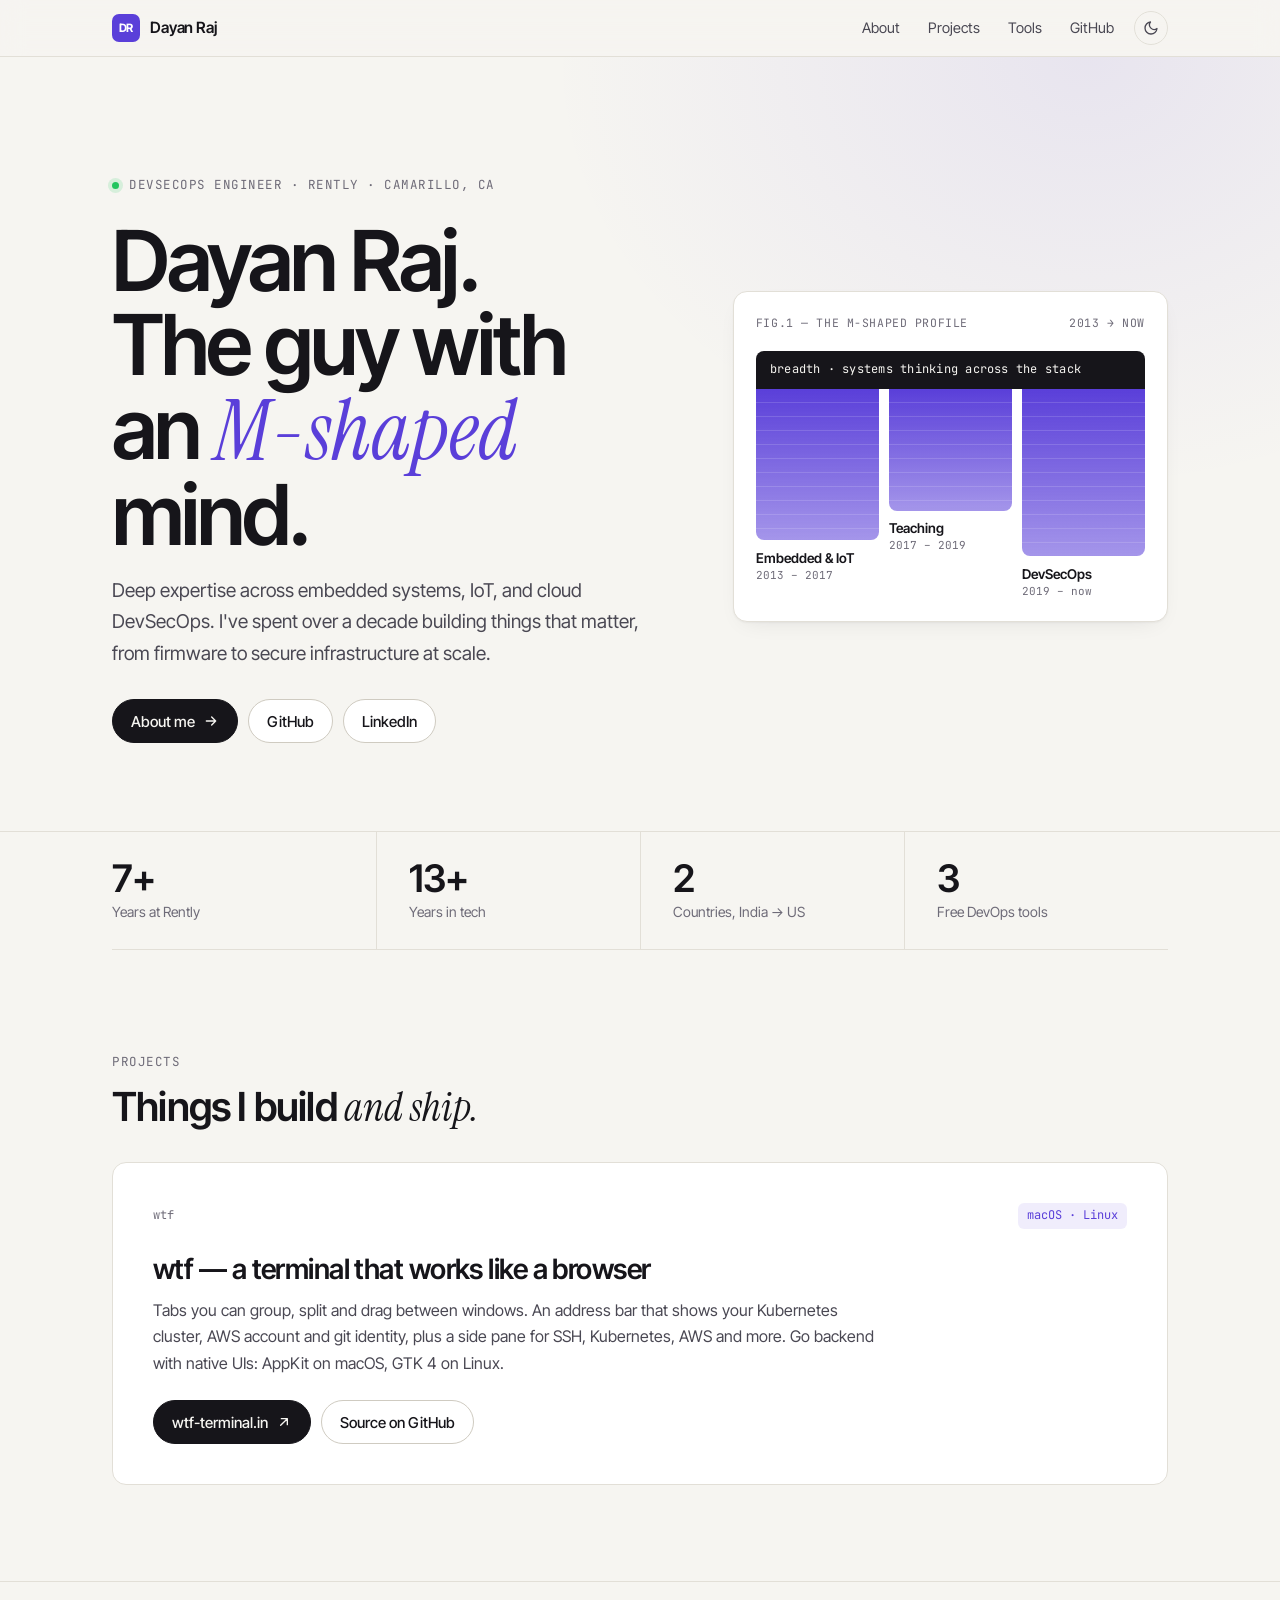
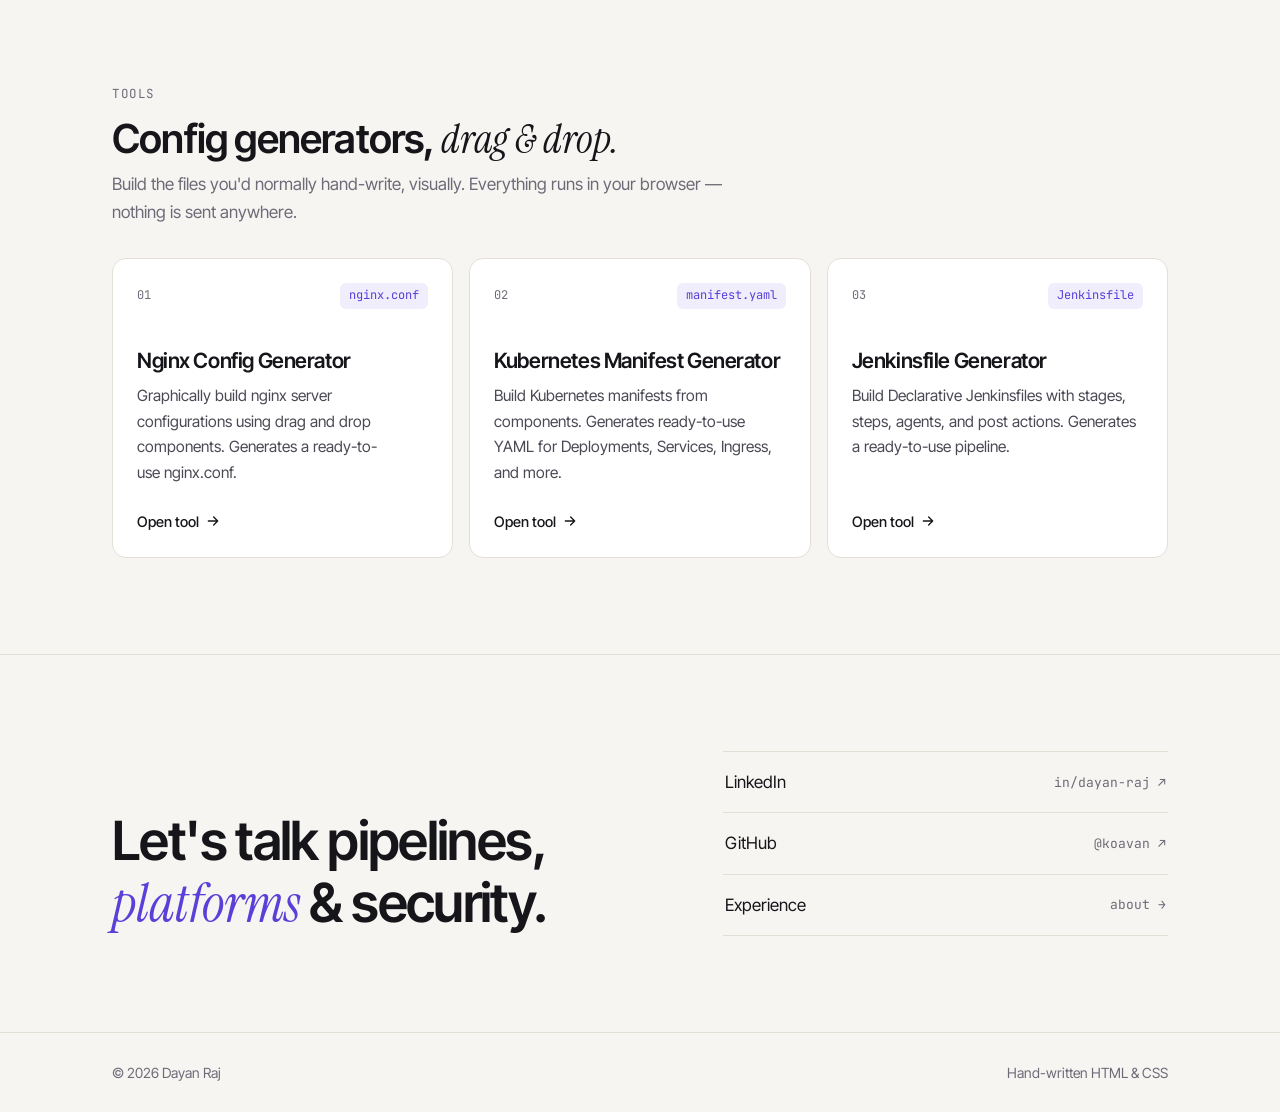
==== commit 9bd6304c: "Add Projects section featuring wtf terminal Co-Authored-By: Claude Opus 5.5 <noreply@anthropic.com>" ====
--- a/index.html
+++ b/index.html
@@ -8,7 +8,7 @@
   <link rel="canonical" href="https://www.dayanraj.com/">
 
   <meta property="og:title" content="Dayan Raj">
-  <meta property="og:description" content="DevSecOps Engineer · The guy with an M-Shaped mind.">
+  <meta property="og:description" content="DevSecOps Engineer at Rently and the guy with an M-Shaped mind. Over a decade spanning embedded systems, IoT, and secure cloud infrastructure.">
   <meta property="og:url" content="https://www.dayanraj.com/">
   <meta property="og:type" content="website">
   <meta property="og:image" content="https://www.dayanraj.com/assets/img/og-default.png">
@@ -44,6 +44,7 @@
       <a class="brand" href="/"><span class="brand-mark">DR</span><span class="brand-name">Dayan Raj</span></a>
       <nav class="site-nav" aria-label="Main">
         <a href="/about.html">About</a>
+        <a href="/#projects">Projects</a>
         <a href="/#tools">Tools</a>
         <a href="https://github.com/koavan" target="_blank" rel="noopener">GitHub</a>
         <button id="theme-toggle" class="theme-toggle" type="button" aria-label="Toggle dark mode">
@@ -117,6 +118,30 @@
         </div>
       </div>
     </div>
+
+    <!-- Projects -->
+    <section class="section" id="projects">
+      <div class="wrap">
+        <div class="section-head">
+          <div>
+            <span class="eyebrow">Projects</span>
+            <h2 style="margin-top:10px">Things I build <span class="serif">and ship.</span></h2>
+          </div>
+        </div>
+
+        <article class="project-card">
+          <div class="project-body">
+            <div class="tool-top"><span>wtf</span><span class="file-chip">macOS · Linux</span></div>
+            <h3>wtf — a terminal that works like a browser</h3>
+            <p>Tabs you can group, split and drag between windows. An address bar that shows your Kubernetes cluster, AWS account and git identity, plus a side pane for SSH, Kubernetes, AWS and more. Go backend with native UIs: AppKit on macOS, GTK 4 on Linux.</p>
+            <div class="btn-row">
+              <a href="https://wtf-terminal.in/" class="button button--primary" target="_blank" rel="noopener">wtf-terminal.in <svg viewBox="0 0 24 24" fill="none" stroke="currentColor" stroke-width="2" stroke-linecap="round" stroke-linejoin="round" aria-hidden="true"><path d="M7 17L17 7M8 7h9v9"/></svg></a>
+              <a href="https://github.com/koavan/wtf-terminal" class="button" target="_blank" rel="noopener">Source on GitHub</a>
+            </div>
+          </div>
+        </article>
+      </div>
+    </section>
 
     <!-- Tools -->
     <section class="section" id="tools">
--- a/assets/css/main.css
+++ b/assets/css/main.css
@@ -413,6 +413,31 @@
 .tool-card .tool-go svg { width: 16px; height: 16px; transition: transform 0.2s; }
 .tool-card:hover .tool-go svg { transform: translateX(4px); }
 
+/* ---------- Project cards ---------- */
+.project-card {
+  padding: clamp(24px, 4vw, 40px);
+  border: 1px solid var(--border);
+  border-radius: var(--radius);
+  background: var(--surface);
+}
+.project-card .tool-top {
+  display: flex;
+  justify-content: space-between;
+  align-items: center;
+  margin-bottom: 24px;
+  font-family: var(--font-mono);
+  font-size: 12px;
+  color: var(--muted);
+}
+.project-card .file-chip {
+  padding: 3px 9px;
+  border-radius: 6px;
+  background: var(--accent-soft);
+  color: var(--accent);
+}
+.project-card h3 { font-size: clamp(22px, 2.6vw, 28px); margin-bottom: 12px; }
+.project-card p { color: var(--text-2); font-size: 16px; max-width: 46em; margin-bottom: 24px; }
+
 /* ---------- Contact band ---------- */
 .contact {
   display: grid;
